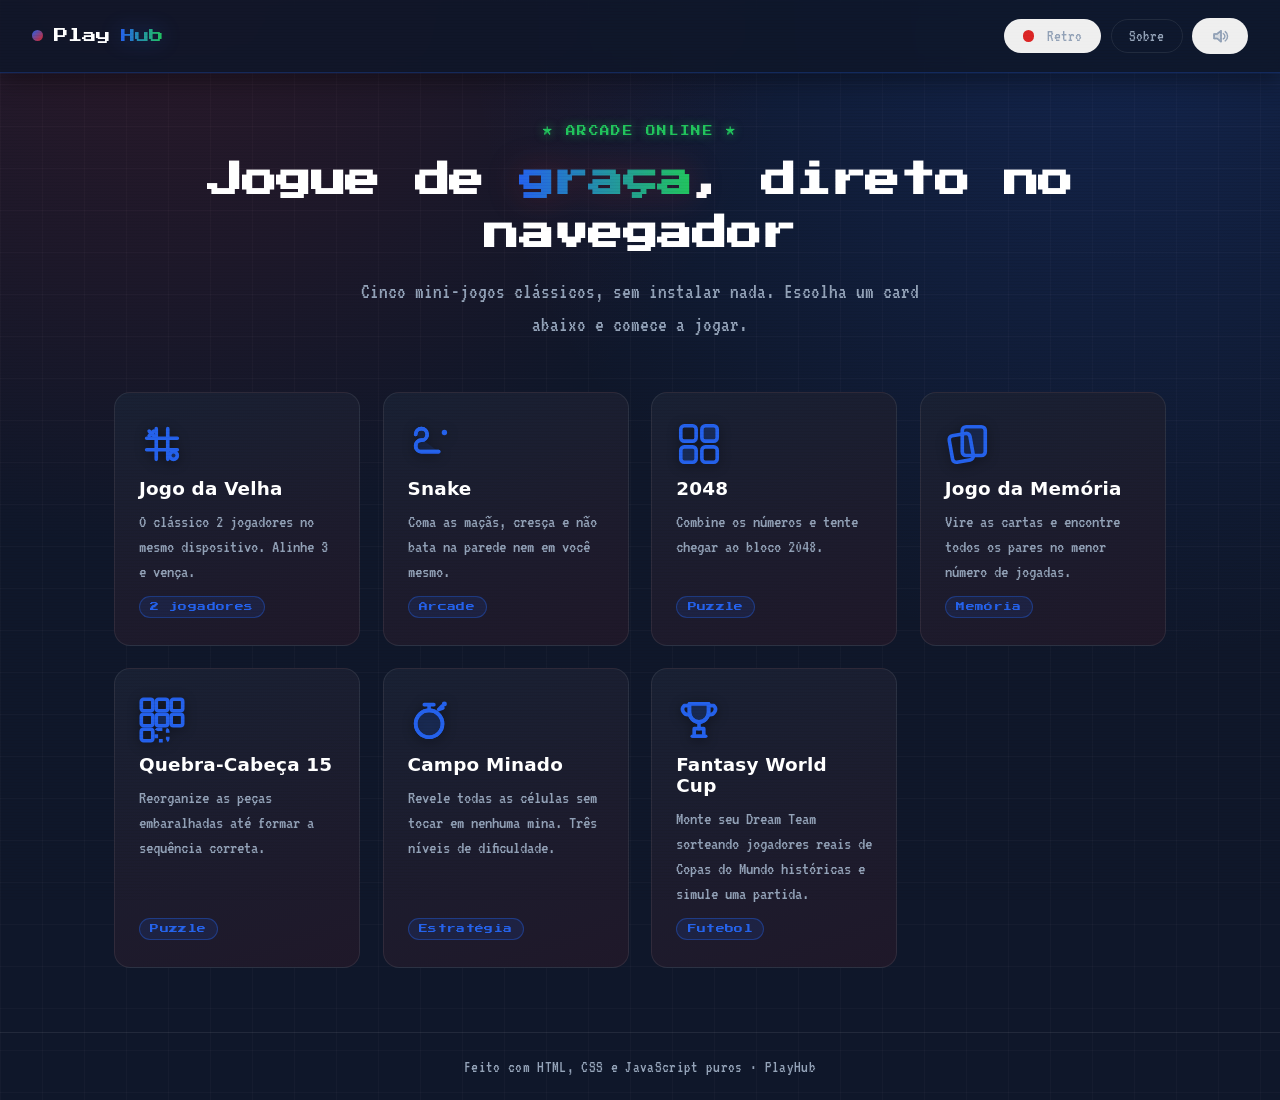
==== index.html @ f2ce3289 "Initial commit: PlayHub — Portal de Mini-Jogos" ====
<!DOCTYPE html>
<html lang="pt-BR">
<head>
<meta charset="UTF-8">
<meta name="viewport" content="width=device-width, initial-scale=1.0">
<title>PlayHub — Portal de Mini-Jogos</title>
<script src="assets/icons.js"></script>
<link rel="icon" href="data:image/svg+xml,<svg xmlns='http://www.w3.org/2000/svg' viewBox='0 0 100 100'><rect width='100' height='100' rx='20' fill='rgb(15,23,42)'/><g fill='none' stroke='rgb(37,99,235)' stroke-width='7' stroke-linecap='round' stroke-linejoin='round'><rect x='20' y='62' width='60' height='24' rx='10'/><path d='M50 62V32'/><circle cx='50' cy='20' r='10'/></g><circle cx='33' cy='75' r='4' fill='rgb(34,197,94)'/><circle cx='67' cy='75' r='4' fill='rgb(34,197,94)'/></svg>">
<script src="assets/theme.js"></script>
<link rel="preconnect" href="https://fonts.googleapis.com">
<link rel="preconnect" href="https://fonts.gstatic.com" crossorigin>
<link href="https://fonts.googleapis.com/css2?family=Press+Start+2P&family=VT323&display=swap" rel="stylesheet">
<link rel="manifest" href="manifest.json">
<meta name="theme-color" content="#0f172a">
<link rel="stylesheet" href="assets/style.css">
<script src="assets/sfx.js" defer></script>
<script src="assets/pwa.js" defer></script>
</head>
<body>
  <header class="site-header">
    <a class="brand" href="index.html"><span class="dot"></span>Play<span class="grad">Hub</span></a>
    <div class="header-actions">
      <a class="back-link" href="about.html">Sobre</a>
    </div>
  </header>

  <main>
    <section class="hero">
      <h1>Jogue de <span class="grad">graça</span>, direto no navegador</h1>
      <p>Cinco mini-jogos clássicos, sem instalar nada. Escolha um card abaixo e comece a jogar.</p>
    </section>

    <section class="grid">
      <a class="game-card" href="games/tictactoe.html">
        <div class="icon"><svg viewBox="0 0 24 24" fill="none" stroke="currentColor" stroke-width="1.9" stroke-linecap="round" stroke-linejoin="round"><path d="M9 4v16M15 4v16M4 9h16M4 15h16"/><path d="M5.3 5.3l2.4 2.4M7.7 5.3l-2.4 2.4"/><circle cx="18" cy="18" r="2" fill="currentColor" fill-opacity="0.3"/></svg></div>
        <h3>Jogo da Velha</h3>
        <p>O clássico 2 jogadores no mesmo dispositivo. Alinhe 3 e vença.</p>
        <span class="tag">2 jogadores</span>
      </a>

      <a class="game-card" href="games/snake.html">
        <div class="icon"><svg viewBox="0 0 24 24" fill="none" stroke="currentColor" stroke-width="1.9" stroke-linecap="round" stroke-linejoin="round"><path d="M4 7c0-1.7 1.3-3 3-3s3 1.3 3 3-1.3 3-3 3-3 1.3-3 3 1.3 3 3 3h9" fill="currentColor" fill-opacity="0.12"/><path d="M4 7c0-1.7 1.3-3 3-3s3 1.3 3 3-1.3 3-3 3-3 1.3-3 3 1.3 3 3 3h9"/><circle cx="19" cy="6" r="1.4" fill="currentColor" stroke="none"/></svg></div>
        <h3>Snake</h3>
        <p>Coma as maçãs, cresça e não bata na parede nem em você mesmo.</p>
        <span class="tag">Arcade</span>
      </a>

      <a class="game-card" href="games/2048.html">
        <div class="icon"><svg viewBox="0 0 24 24" fill="none" stroke="currentColor" stroke-width="1.9"><rect x="2.5" y="2.5" width="8" height="8" rx="1.8"/><rect x="13.5" y="2.5" width="8" height="8" rx="1.8" fill="currentColor" fill-opacity="0.25"/><rect x="2.5" y="13.5" width="8" height="8" rx="1.8" fill="currentColor" fill-opacity="0.25"/><rect x="13.5" y="13.5" width="8" height="8" rx="1.8"/></svg></div>
        <h3>2048</h3>
        <p>Combine os números e tente chegar ao bloco 2048.</p>
        <span class="tag">Puzzle</span>
      </a>

      <a class="game-card" href="games/memory.html">
        <div class="icon"><svg viewBox="0 0 24 24" fill="none" stroke="currentColor" stroke-width="1.9" stroke-linejoin="round"><rect x="3" y="7" width="11" height="14" rx="2" transform="rotate(-10 8.5 14)"/><rect x="9" y="3" width="12" height="15" rx="2" fill="currentColor" fill-opacity="0.18"/></svg></div>
        <h3>Jogo da Memória</h3>
        <p>Vire as cartas e encontre todos os pares no menor número de jogadas.</p>
        <span class="tag">Memória</span>
      </a>

      <a class="game-card" href="games/puzzle.html">
        <div class="icon"><svg viewBox="0 0 24 24" fill="none" stroke="currentColor" stroke-width="1.9"><rect x="1.2" y="1.2" width="6" height="6" rx="1.2"/><rect x="9" y="1.2" width="6" height="6" rx="1.2"/><rect x="16.8" y="1.2" width="6" height="6" rx="1.2"/><rect x="1.2" y="9" width="6" height="6" rx="1.2"/><rect x="9" y="9" width="6" height="6" rx="1.2" fill="currentColor" fill-opacity="0.25"/><rect x="16.8" y="9" width="6" height="6" rx="1.2"/><rect x="1.2" y="16.8" width="6" height="6" rx="1.2"/><rect x="9" y="16.8" width="6" height="6" rx="1.2" stroke-dasharray="2 2"/></svg></div>
        <h3>Quebra-Cabeça 15</h3>
        <p>Reorganize as peças embaralhadas até formar a sequência correta.</p>
        <span class="tag">Puzzle</span>
      </a>

      <a class="game-card" href="games/minesweeper.html">
        <div class="icon"><svg viewBox="0 0 24 24" fill="none" stroke="currentColor" stroke-width="1.9" stroke-linecap="round"><circle cx="11" cy="14" r="7" fill="currentColor" fill-opacity="0.2"/><circle cx="11" cy="14" r="7"/><path d="M11 7V4M8.5 4h5"/><path d="M16 6.5l1.8-1.8M16 6.5l2.2-.8"/><circle cx="19" cy="3.6" r="1.3" fill="currentColor" stroke="none"/></svg></div>
        <h3>Campo Minado</h3>
        <p>Revele todas as células sem tocar em nenhuma mina. Três níveis de dificuldade.</p>
        <span class="tag">Estratégia</span>
      </a>

      <a class="game-card" href="games/worldcup.html">
        <div class="icon"><svg viewBox="0 0 24 24" fill="none" stroke="currentColor" stroke-width="1.9" stroke-linecap="round" stroke-linejoin="round"><path d="M7 3.5h10v4.5a5 5 0 0 1-10 0V3.5z" fill="currentColor" fill-opacity="0.22"/><path d="M7 3.5h10v4.5a5 5 0 0 1-10 0V3.5z"/><path d="M7 4.5H4.2a2.8 2.8 0 0 0 2.8 4.6M17 4.5h2.8a2.8 2.8 0 0 1-2.8 4.6"/><path d="M12 13v3.5"/><path d="M8.5 20.5h7"/><path d="M9.5 16.5h5v4h-5z"/></svg></div>
        <h3>Fantasy World Cup</h3>
        <p>Monte seu Dream Team sorteando jogadores reais de Copas do Mundo históricas e simule uma partida.</p>
        <span class="tag">Futebol</span>
      </a>
    </section>
  </main>

  <footer>Feito com HTML, CSS e JavaScript puros · PlayHub</footer>
</body>
</html>
---- assets/style.css ----
:root {
  --bg: #0f172a;
  --bg-alt: #1f1829;
  --card: #192134;
  --card-hover: #232c47;
  --accent: #2563eb;   /* blue */
  --accent2: #dc2626;  /* red */
  --accent3: #22c55e;  /* green */
  --accent-rgb: 37, 99, 235;
  --accent2-rgb: 220, 38, 38;
  --accent3-rgb: 34, 197, 94;
  --text: #ffffff;
  --text-dim: #94a3b8;
  --border: rgba(255, 255, 255, 0.08);
  --radius: 16px;
  --font-display: "Press Start 2P", cursive, system-ui;
  --font-body: "VT323", "Consolas", monospace;
  font-size: 16px;
}

/* Alternate "Neon Arcade" theme, toggled via assets/theme.js */
:root[data-theme="neon"] {
  --bg: #05050f;
  --bg-alt: #0c0d24;
  --card: #10112a;
  --card-hover: #191b42;
  --accent: #00f6ff;
  --accent2: #ff2ea6;
  --accent3: #b866ff;
  --accent-rgb: 0, 246, 255;
  --accent2-rgb: 255, 46, 166;
  --accent3-rgb: 184, 102, 255;
  --border: #23244f;
}

* { box-sizing: border-box; }

html, body {
  margin: 0;
  padding: 0;
  min-height: 100%;
}

body {
  font-family: "Segoe UI", system-ui, -apple-system, sans-serif;
  background:
    radial-gradient(circle at 12% -10%, rgba(var(--accent2-rgb), 0.16), transparent 40%),
    radial-gradient(circle at 88% 0%, rgba(var(--accent-rgb), 0.18), transparent 42%),
    linear-gradient(rgba(255, 255, 255, 0.025) 1px, transparent 1px),
    linear-gradient(90deg, rgba(255, 255, 255, 0.025) 1px, transparent 1px),
    var(--bg);
  background-size: auto, auto, 42px 42px, 42px 42px, auto;
  color: var(--text);
  min-height: 100vh;
  display: flex;
  flex-direction: column;
  position: relative;
}

/* CRT scanlines overlay */
body::before {
  content: '';
  position: fixed;
  inset: 0;
  pointer-events: none;
  z-index: 999;
  background-image: repeating-linear-gradient(
    0deg,
    rgba(0, 0, 0, 0.12) 0px,
    rgba(0, 0, 0, 0.12) 1px,
    transparent 1px,
    transparent 3px
  );
  mix-blend-mode: overlay;
  opacity: 0.5;
}

a { color: inherit; text-decoration: none; }

::selection { background: var(--accent2); color: #ffffff; }

/* Keyboard accessibility */
a:focus-visible,
button:focus-visible,
[tabindex]:focus-visible {
  outline: 2px solid var(--accent3);
  outline-offset: 3px;
  border-radius: 4px;
}

@media (prefers-reduced-motion: reduce) {
  *, *::before, *::after {
    animation-duration: 0.001ms !important;
    animation-iteration-count: 1 !important;
    transition-duration: 0.001ms !important;
  }
}

/* Header */
.site-header {
  display: flex;
  align-items: center;
  justify-content: space-between;
  padding: 1.1rem 2rem;
  border-bottom: 1px solid rgba(var(--accent-rgb), 0.25);
  backdrop-filter: blur(8px);
  position: sticky;
  top: 0;
  background: rgba(15, 23, 42, 0.85);
  box-shadow: 0 1px 0 rgba(var(--accent-rgb), 0.08), 0 8px 24px rgba(0, 0, 0, 0.35);
  z-index: 10;
}

.brand {
  display: flex;
  align-items: center;
  gap: 0.7rem;
  font-family: var(--font-display);
  font-size: 0.9rem;
  cursor: pointer;
  transition: transform 0.18s ease, filter 0.18s ease;
}

.brand:hover {
  transform: translateY(-1px);
  filter: brightness(1.2);
}

.brand:active { transform: translateY(0); }

.brand .dot {
  width: 11px;
  height: 11px;
  border-radius: 50%;
  background: linear-gradient(135deg, var(--accent), var(--accent2));
  animation: dot-pulse 2.4s ease-in-out infinite;
  flex-shrink: 0;
}

@keyframes dot-pulse {
  0%, 100% { box-shadow: 0 0 8px var(--accent), 0 0 16px rgba(var(--accent-rgb), 0.6); }
  50% { box-shadow: 0 0 10px var(--accent2), 0 0 22px rgba(var(--accent2-rgb), 0.65); }
}

/* Slow drifting fade for gradient-text (.grad) — a continuous color blend
   instead of a static bright gradient. Shared across every page. */
@keyframes grad-fade {
  0%, 100% { background-position: 0% 50%; }
  50% { background-position: 100% 50%; }
}

.grad {
  background: linear-gradient(90deg, var(--accent), var(--accent3), var(--accent2), var(--accent));
  background-size: 300% 100%;
  animation: grad-fade 7s ease-in-out infinite;
  -webkit-background-clip: text;
  background-clip: text;
  color: transparent;
  filter: drop-shadow(0 0 10px rgba(var(--accent-rgb), 0.35));
}

.header-actions {
  display: flex;
  align-items: center;
  gap: 0.6rem;
}

.back-link {
  display: inline-flex;
  align-items: center;
  gap: 0.4rem;
  font-family: var(--font-body);
  font-size: 1.05rem;
  color: var(--text-dim);
  border: 1px solid var(--border);
  padding: 0.5rem 1.1rem;
  border-radius: 999px;
  transition: 0.2s;
}

.back-link:hover {
  color: var(--text);
  border-color: var(--accent);
  box-shadow: 0 0 16px rgba(var(--accent-rgb), 0.35);
}

/* Main layout */
main {
  flex: 1;
  width: 100%;
  max-width: 1100px;
  margin: 0 auto;
  padding: 3rem 1.5rem 4rem;
}

.hero {
  text-align: center;
  margin-bottom: 3.2rem;
}

.hero::before {
  content: '★ ARCADE ONLINE ★';
  display: inline-block;
  font-family: var(--font-display);
  font-size: 0.6rem;
  letter-spacing: 0.15em;
  color: var(--accent3);
  text-shadow: 0 0 10px rgba(var(--accent3-rgb), 0.6);
  margin-bottom: 1.2rem;
}

.hero h1 {
  font-family: var(--font-display);
  font-size: clamp(1.3rem, 3.6vw, 2.2rem);
  line-height: 1.5;
  margin: 0 0 1rem;
  letter-spacing: -0.01em;
}

.hero h1 .grad {
  filter: drop-shadow(0 0 16px rgba(var(--accent2-rgb), 0.25));
}

.hero p {
  font-family: var(--font-body);
  color: var(--text-dim);
  font-size: 1.35rem;
  max-width: 560px;
  margin: 0 auto;
  line-height: 1.5;
}

/* Game grid */
.grid {
  display: grid;
  grid-template-columns: repeat(auto-fill, minmax(230px, 1fr));
  gap: 1.4rem;
}

.game-card {
  position: relative;
  background: linear-gradient(160deg, var(--card), var(--bg-alt));
  border: 1px solid var(--border);
  border-radius: var(--radius);
  padding: 1.7rem 1.5rem;
  display: flex;
  flex-direction: column;
  gap: 0.7rem;
  transition: transform 0.25s ease, box-shadow 0.25s ease, border-color 0.25s ease;
  cursor: pointer;
  overflow: hidden;
  isolation: isolate;
}

.game-card::before {
  content: '';
  position: absolute;
  inset: 0;
  padding: 1px;
  border-radius: inherit;
  background: linear-gradient(135deg, var(--accent), var(--accent2));
  -webkit-mask: linear-gradient(#fff 0 0) content-box, linear-gradient(#fff 0 0);
  -webkit-mask-composite: xor;
  mask-composite: exclude;
  opacity: 0;
  transition: opacity 0.25s ease;
  pointer-events: none;
  z-index: -1;
}

.game-card::after {
  content: 'JOGAR ▶';
  position: absolute;
  bottom: 1.1rem;
  right: 1.4rem;
  font-family: var(--font-body);
  font-size: 1rem;
  letter-spacing: 0.05em;
  color: var(--accent3);
  opacity: 0;
  transform: translateX(-6px);
  transition: 0.22s ease;
}

.game-card:hover {
  transform: translateY(-8px);
  border-color: transparent;
  box-shadow: 0 20px 40px rgba(var(--accent-rgb), 0.14), 0 20px 44px rgba(var(--accent2-rgb), 0.12);
}

.game-card:hover::before { opacity: 1; }
.game-card:hover::after { opacity: 1; transform: translateX(0); }

.game-card .icon {
  width: 46px;
  height: 46px;
  color: var(--accent);
  filter: drop-shadow(0 2px 6px rgba(0, 0, 0, 0.45));
  transition: color 0.25s ease, transform 0.25s ease;
}

.game-card .icon svg {
  width: 100%;
  height: 100%;
  display: block;
}

.game-card:hover .icon {
  color: var(--accent3);
  transform: scale(1.08) rotate(-2deg);
}

.game-card h3 {
  margin: 0;
  font-size: 1.15rem;
  letter-spacing: 0.01em;
}

.game-card p {
  margin: 0;
  font-family: var(--font-body);
  color: var(--text-dim);
  font-size: 1.15rem;
  line-height: 1.35;
  flex: 1;
}

.game-card .tag {
  align-self: flex-start;
  font-family: var(--font-display);
  font-size: 0.55rem;
  letter-spacing: 0.04em;
  color: var(--accent);
  background: rgba(var(--accent-rgb), 0.12);
  border: 1px solid rgba(var(--accent-rgb), 0.4);
  padding: 0.35rem 0.65rem;
  border-radius: 999px;
}

/* Footer */
footer {
  text-align: center;
  padding: 1.6rem;
  font-family: var(--font-body);
  color: var(--text-dim);
  font-size: 1.05rem;
  letter-spacing: 0.02em;
  border-top: 1px solid var(--border);
}

/* Game page shared */
.game-shell {
  display: flex;
  flex-direction: column;
  align-items: center;
  gap: 1.4rem;
}

.game-shell h1 {
  margin: 0;
  font-family: var(--font-display);
  font-size: 1.1rem;
  line-height: 1.6;
  letter-spacing: 0.01em;
  text-shadow: 0 0 18px rgba(var(--accent-rgb), 0.25);
}

.panel {
  position: relative;
  background: linear-gradient(160deg, var(--card), var(--bg-alt));
  border: 1px solid var(--border);
  border-radius: var(--radius);
  padding: 1.7rem 1.6rem;
  display: flex;
  flex-direction: column;
  align-items: center;
  gap: 1rem;
  box-shadow: 0 24px 60px rgba(0, 0, 0, 0.45);
}

.panel::before {
  content: '';
  position: absolute;
  top: 0;
  left: 14%;
  right: 14%;
  height: 2px;
  background: linear-gradient(90deg, transparent, var(--accent), var(--accent2), transparent);
}

.hud {
  display: flex;
  gap: 1.4rem;
  flex-wrap: wrap;
  justify-content: center;
  font-family: var(--font-body);
  font-size: 1.1rem;
  letter-spacing: 0.02em;
  color: var(--text-dim);
}

.hud strong {
  color: var(--accent3);
  font-size: 1.35rem;
  text-shadow: 0 0 10px rgba(var(--accent3-rgb), 0.5);
  letter-spacing: normal;
}

.btn {
  background: linear-gradient(135deg, var(--accent), var(--accent2));
  color: #ffffff;
  border: none;
  padding: 0.7rem 1.5rem;
  border-radius: 999px;
  font-family: var(--font-display);
  font-size: 0.68rem;
  letter-spacing: 0.02em;
  cursor: pointer;
  transition: transform 0.15s ease, box-shadow 0.15s ease;
}

.btn:hover {
  transform: translateY(-2px);
  box-shadow: 0 0 18px rgba(var(--accent-rgb), 0.45), 0 0 30px rgba(var(--accent2-rgb), 0.3);
}

.btn.secondary {
  background: transparent;
  border: 1px solid var(--border);
  color: var(--text);
}

.btn.secondary:hover {
  border-color: var(--accent);
  color: var(--accent);
  box-shadow: 0 0 14px rgba(var(--accent-rgb), 0.25);
}

.btn.secondary.active {
  border-color: var(--accent2);
  color: var(--accent2);
  box-shadow: 0 0 14px rgba(var(--accent2-rgb), 0.3);
}

.controls-row {
  display: flex;
  gap: 0.8rem;
  flex-wrap: wrap;
  justify-content: center;
}

.loading-msg {
  font-family: var(--font-body);
  font-size: 1.2rem;
  color: var(--text-dim);
  padding: 2rem;
}

.hint {
  font-family: var(--font-body);
  color: var(--text-dim);
  font-size: 1.15rem;
  line-height: 1.4;
  text-align: center;
  max-width: 460px;
}

/* Icon system (replaces emoji) */
.icon-inline {
  width: 1em;
  height: 1em;
  vertical-align: -0.15em;
  margin-right: 0.35em;
  flex-shrink: 0;
}

.h1-icon {
  width: 1.3em;
  height: 1.3em;
  vertical-align: -0.26em;
  margin-right: 0.5em;
  color: var(--accent3);
  flex-shrink: 0;
}

.game-item h3 .icon-inline {
  width: 1.1em;
  height: 1.1em;
  color: var(--accent3);
}

.card-front svg {
  width: 2.1rem;
  height: 2.1rem;
  color: var(--accent3);
}

.mtile svg {
  width: 18px;
  height: 18px;
}

.icon-solo {
  width: 1.1em;
  height: 1.1em;
  vertical-align: -0.15em;
  flex-shrink: 0;
}

.theme-dot {
  width: 0.7em;
  height: 0.7em;
  border-radius: 50%;
  margin-right: 0.4em;
}
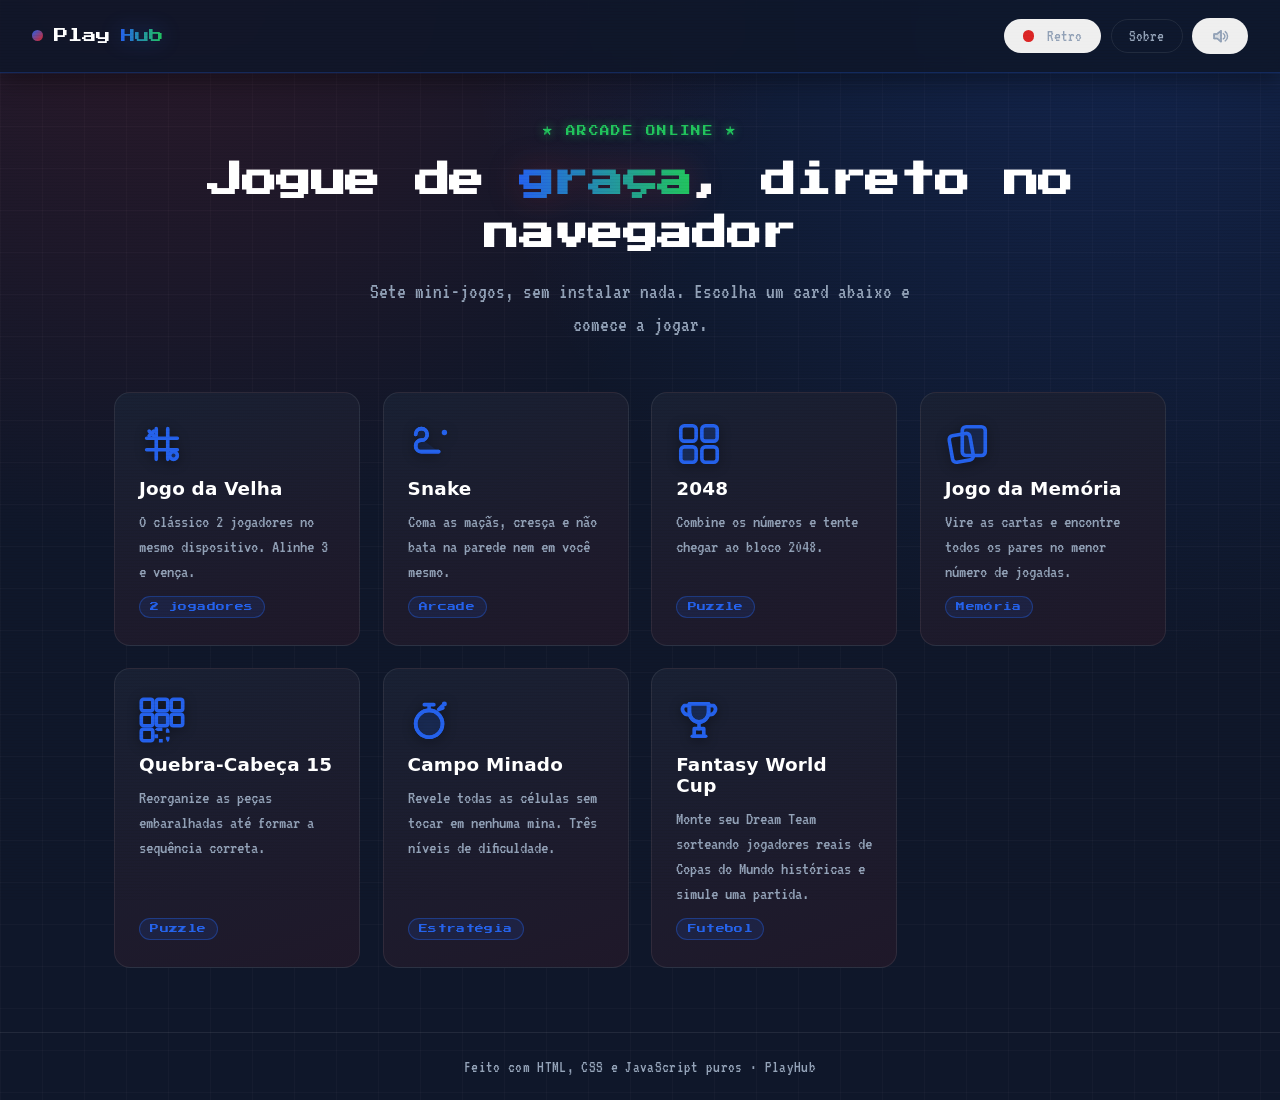
==== commit b9cc3646: "fix: página inicial conta sete mini-jogos, não cinco" ====
--- a/index.html
+++ b/index.html
@@ -27,7 +27,7 @@
   <main>
     <section class="hero">
       <h1>Jogue de <span class="grad">graça</span>, direto no navegador</h1>
-      <p>Cinco mini-jogos clássicos, sem instalar nada. Escolha um card abaixo e comece a jogar.</p>
+      <p>Sete mini-jogos, sem instalar nada. Escolha um card abaixo e comece a jogar.</p>
     </section>
 
     <section class="grid">
